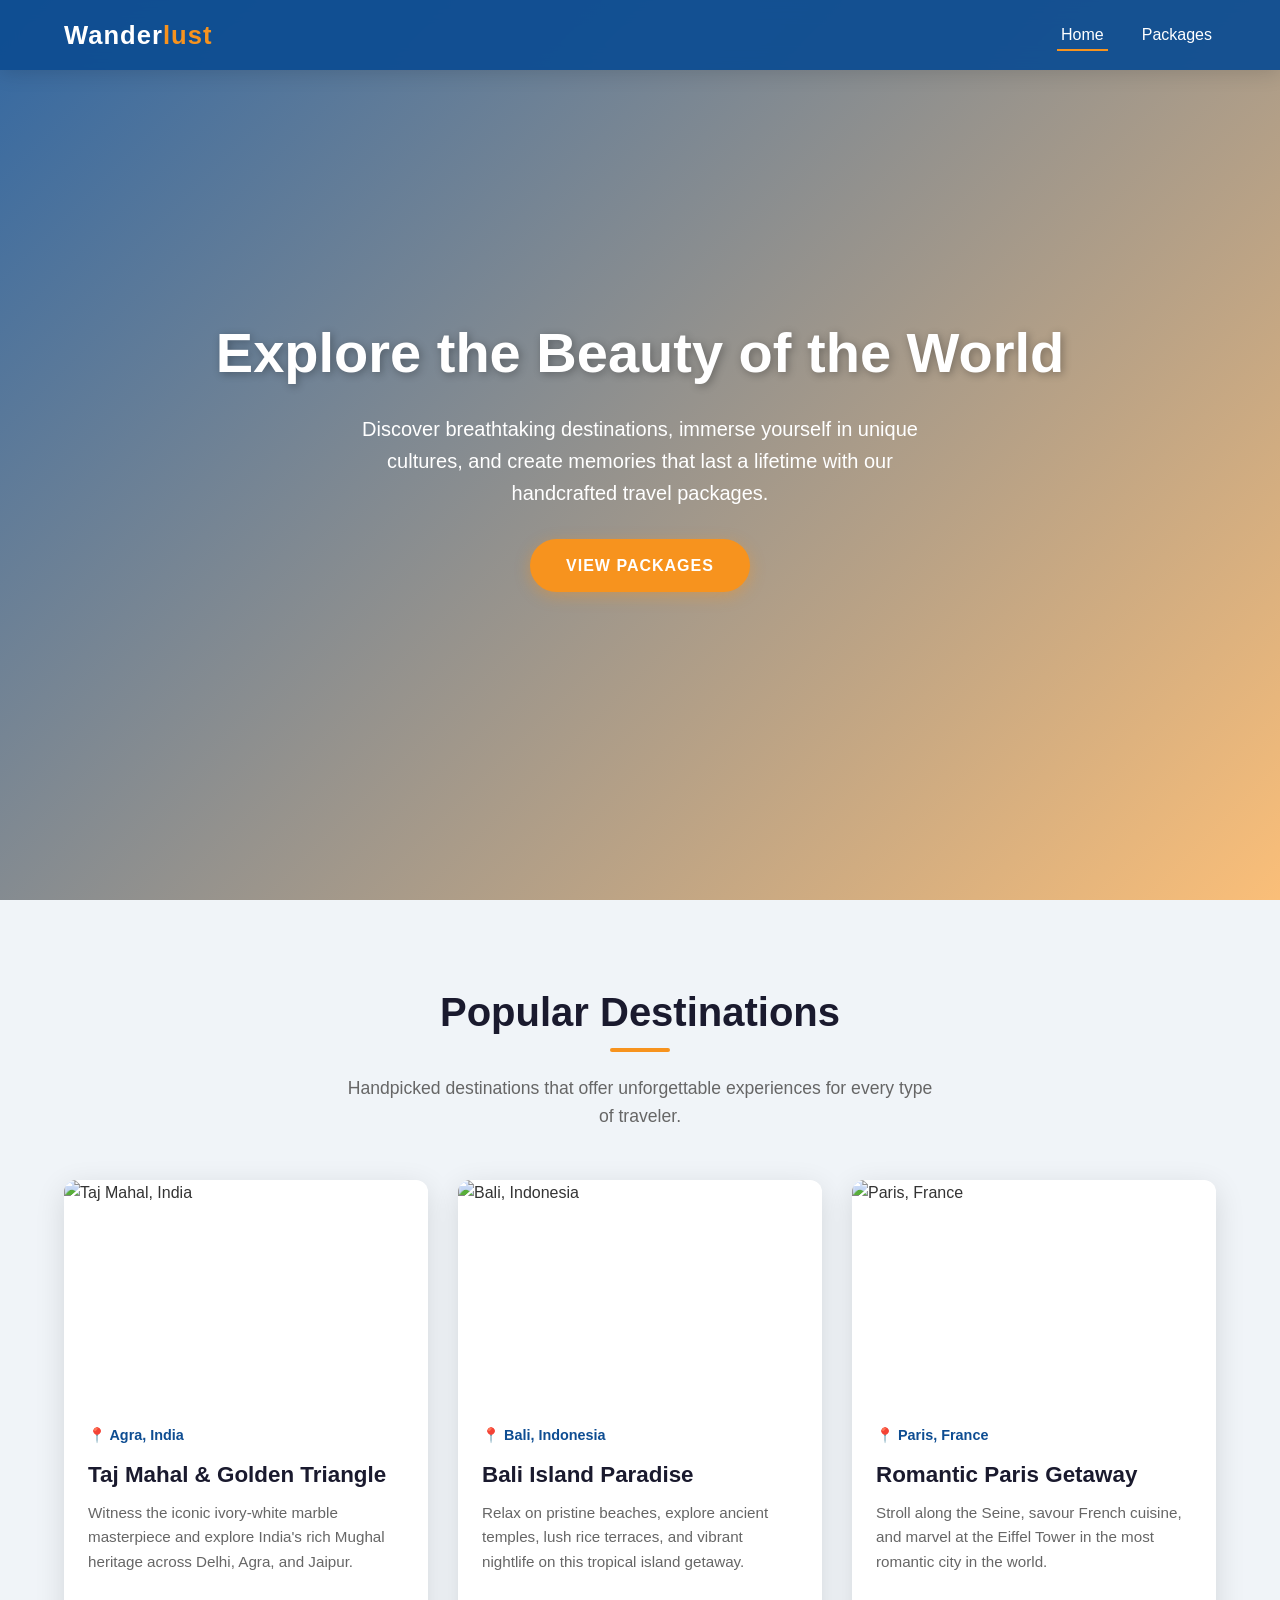
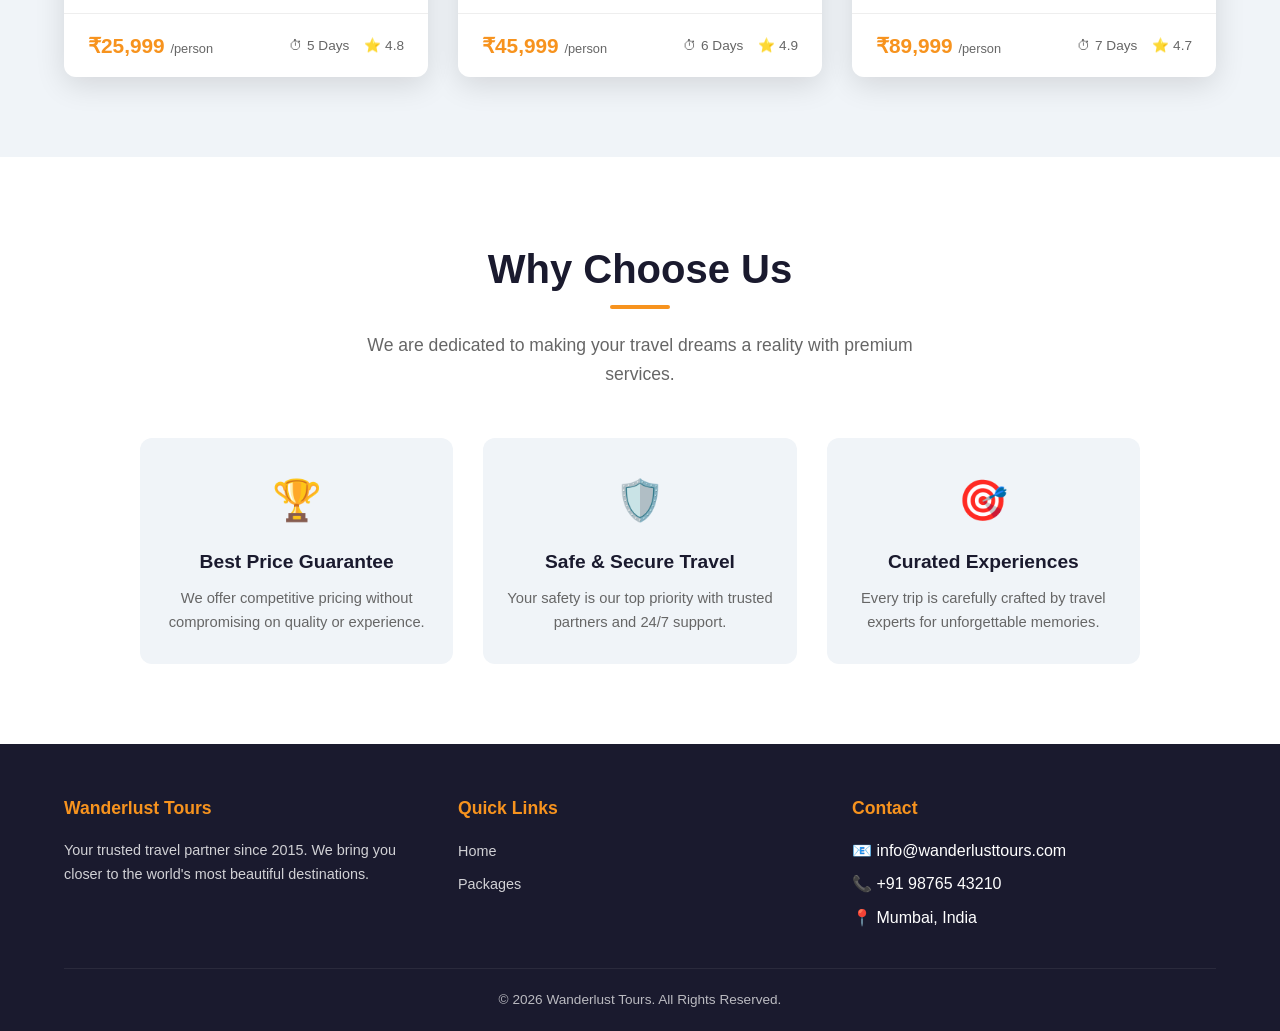
==== index.html @ 333231b7 "Add tourism website" ====
<!DOCTYPE html>
<html lang="en">

<head>
  <meta charset="UTF-8">
  <meta name="viewport" content="width=device-width, initial-scale=1.0">
  <meta name="description"
    content="Wanderlust Tours - Discover amazing travel destinations and curated tourism packages across the world.">
  <title>Wanderlust Tours | Explore the World</title>
  <link rel="stylesheet" href="style.css">
</head>

<body>

  <!-- Navbar -->
  <nav class="navbar" id="navbar">
    <a href="index.html" class="logo">Wander<span>lust</span></a>
    <ul class="nav-links" id="navLinks">
      <li><a href="index.html" class="active">Home</a></li>
      <li><a href="packages.html">Packages</a></li>
    </ul>
    <div class="hamburger" id="hamburger" onclick="toggleMenu()">
      <span></span><span></span><span></span>
    </div>
  </nav>

  <!-- Hero Section -->
  <section class="hero" id="hero">
    <div class="hero-content">
      <h1>Explore the Beauty of the World</h1>
      <p>Discover breathtaking destinations, immerse yourself in unique cultures, and create memories that last a
        lifetime with our handcrafted travel packages.</p>
      <a href="packages.html" class="btn btn-primary">View Packages</a>
    </div>
  </section>

  <!-- Featured Destinations -->
  <section class="section" id="destinations" style="background: var(--bg-light);">
    <div class="section-title">
      <h2>Popular Destinations</h2>
      <p>Handpicked destinations that offer unforgettable experiences for every type of traveler.</p>
    </div>
    <div class="cards-grid">

      <div class="card">
        <div class="card-img">
          <img src="https://images.unsplash.com/photo-1524492412937-b28074a5d7da?w=600" alt="Taj Mahal, India">
        </div>
        <div class="card-body">
          <span class="location">📍 Agra, India</span>
          <h3>Taj Mahal & Golden Triangle</h3>
          <p>Witness the iconic ivory-white marble masterpiece and explore India's rich Mughal heritage across Delhi,
            Agra, and Jaipur.</p>
        </div>
        <div class="card-footer">
          <span class="card-price">₹25,999 <small>/person</small></span>
          <div class="card-meta">
            <span>⏱ 5 Days</span>
            <span>⭐ 4.8</span>
          </div>
        </div>
      </div>

      <div class="card">
        <div class="card-img">
          <img src="https://images.unsplash.com/photo-1518548419970-58e3b4079ab2?w=600" alt="Bali, Indonesia">
        </div>
        <div class="card-body">
          <span class="location">📍 Bali, Indonesia</span>
          <h3>Bali Island Paradise</h3>
          <p>Relax on pristine beaches, explore ancient temples, lush rice terraces, and vibrant nightlife on this
            tropical island getaway.</p>
        </div>
        <div class="card-footer">
          <span class="card-price">₹45,999 <small>/person</small></span>
          <div class="card-meta">
            <span>⏱ 6 Days</span>
            <span>⭐ 4.9</span>
          </div>
        </div>
      </div>

      <div class="card">
        <div class="card-img">
          <img src="https://images.unsplash.com/photo-1502602898657-3e91760cbb34?w=600" alt="Paris, France">
        </div>
        <div class="card-body">
          <span class="location">📍 Paris, France</span>
          <h3>Romantic Paris Getaway</h3>
          <p>Stroll along the Seine, savour French cuisine, and marvel at the Eiffel Tower in the most romantic city in
            the world.</p>
        </div>
        <div class="card-footer">
          <span class="card-price">₹89,999 <small>/person</small></span>
          <div class="card-meta">
            <span>⏱ 7 Days</span>
            <span>⭐ 4.7</span>
          </div>
        </div>
      </div>

    </div>
  </section>

  <!-- Why Choose Us -->
  <section class="section" id="why-us">
    <div class="section-title">
      <h2>Why Choose Us</h2>
      <p>We are dedicated to making your travel dreams a reality with premium services.</p>
    </div>
    <div class="features-grid">
      <div class="feature-box">
        <div class="feature-icon">🏆</div>
        <h3>Best Price Guarantee</h3>
        <p>We offer competitive pricing without compromising on quality or experience.</p>
      </div>
      <div class="feature-box">
        <div class="feature-icon">🛡️</div>
        <h3>Safe & Secure Travel</h3>
        <p>Your safety is our top priority with trusted partners and 24/7 support.</p>
      </div>
      <div class="feature-box">
        <div class="feature-icon">🎯</div>
        <h3>Curated Experiences</h3>
        <p>Every trip is carefully crafted by travel experts for unforgettable memories.</p>
      </div>
    </div>
  </section>

  <!-- Footer -->
  <footer class="footer">
    <div class="footer-grid">
      <div class="footer-col">
        <h4>Wanderlust Tours</h4>
        <p>Your trusted travel partner since 2015. We bring you closer to the world's most beautiful destinations.</p>
      </div>
      <div class="footer-col">
        <h4>Quick Links</h4>
        <ul>
          <li><a href="index.html">Home</a></li>
          <li><a href="packages.html">Packages</a></li>
        </ul>
      </div>
      <div class="footer-col">
        <h4>Contact</h4>
        <ul>
          <li>📧 info@wanderlusttours.com</li>
          <li>📞 +91 98765 43210</li>
          <li>📍 Mumbai, India</li>
        </ul>
      </div>
    </div>
    <div class="footer-bottom">
      <p>&copy; 2026 Wanderlust Tours. All Rights Reserved.</p>
    </div>
  </footer>

  <script>
    function toggleMenu() {
      document.getElementById('navLinks').classList.toggle('active');
    }
  </script>
</body>

</html>
---- style.css ----
/* ===== CSS VARIABLES & RESET ===== */
:root {
  --primary: #0e4d92;
  --primary-light: #1a6fc4;
  --accent: #f7931e;
  --accent-dark: #d97b0d;
  --dark: #1a1a2e;
  --dark-light: #16213e;
  --text: #333;
  --text-light: #666;
  --white: #ffffff;
  --bg-light: #f0f4f8;
  --card-shadow: 0 8px 30px rgba(0, 0, 0, 0.12);
  --transition: all 0.3s ease;
  --radius: 12px;
}

* {
  margin: 0;
  padding: 0;
  box-sizing: border-box;
}

html {
  scroll-behavior: smooth;
}

body {
  font-family: 'Segoe UI', Tahoma, Geneva, Verdana, sans-serif;
  color: var(--text);
  line-height: 1.6;
  background: var(--white);
}

a {
  text-decoration: none;
  color: inherit;
}

ul {
  list-style: none;
}

img {
  max-width: 100%;
  display: block;
}

/* ===== NAVBAR ===== */
.navbar {
  position: fixed;
  top: 0;
  left: 0;
  width: 100%;
  z-index: 1000;
  background: rgba(14, 77, 146, 0.95);
  backdrop-filter: blur(10px);
  padding: 0 5%;
  display: flex;
  justify-content: space-between;
  align-items: center;
  height: 70px;
  box-shadow: 0 2px 20px rgba(0, 0, 0, 0.15);
}

.navbar .logo {
  font-size: 1.6rem;
  font-weight: 700;
  color: var(--white);
  letter-spacing: 1px;
}

.navbar .logo span {
  color: var(--accent);
}

.nav-links {
  display: flex;
  gap: 30px;
}

.nav-links a {
  color: var(--white);
  font-size: 1rem;
  font-weight: 500;
  padding: 8px 4px;
  position: relative;
  transition: var(--transition);
}

.nav-links a::after {
  content: '';
  position: absolute;
  bottom: 0;
  left: 0;
  width: 0;
  height: 2px;
  background: var(--accent);
  transition: var(--transition);
}

.nav-links a:hover::after,
.nav-links a.active::after {
  width: 100%;
}

.hamburger {
  display: none;
  flex-direction: column;
  gap: 5px;
  cursor: pointer;
  z-index: 1001;
}

.hamburger span {
  width: 28px;
  height: 3px;
  background: var(--white);
  border-radius: 2px;
  transition: var(--transition);
}

/* ===== HERO SECTION ===== */
.hero {
  height: 100vh;
  min-height: 600px;
  background: linear-gradient(135deg, rgba(14, 77, 146, 0.85), rgba(247, 147, 30, 0.6)),
    url('https://images.unsplash.com/photo-1507525428034-b723cf961d3e?w=1920') center/cover no-repeat;
  display: flex;
  align-items: center;
  justify-content: center;
  text-align: center;
  color: var(--white);
  padding: 0 5%;
}

.hero-content h1 {
  font-size: 3.5rem;
  font-weight: 800;
  margin-bottom: 15px;
  text-shadow: 2px 2px 8px rgba(0, 0, 0, 0.3);
  animation: fadeInDown 1s ease;
}

.hero-content p {
  font-size: 1.25rem;
  max-width: 600px;
  margin: 0 auto 30px;
  opacity: 0.95;
  animation: fadeInUp 1s ease 0.3s both;
}

.btn {
  display: inline-block;
  padding: 14px 36px;
  border-radius: 50px;
  font-size: 1rem;
  font-weight: 600;
  cursor: pointer;
  transition: var(--transition);
  border: none;
  text-transform: uppercase;
  letter-spacing: 1px;
}

.btn-primary {
  background: var(--accent);
  color: var(--white);
  box-shadow: 0 4px 15px rgba(247, 147, 30, 0.4);
  animation: fadeInUp 1s ease 0.6s both;
}

.btn-primary:hover {
  background: var(--accent-dark);
  transform: translateY(-3px);
  box-shadow: 0 6px 20px rgba(247, 147, 30, 0.5);
}

.btn-secondary {
  background: transparent;
  color: var(--primary);
  border: 2px solid var(--primary);
}

.btn-secondary:hover {
  background: var(--primary);
  color: var(--white);
  transform: translateY(-3px);
}

/* ===== SECTIONS ===== */
.section {
  padding: 80px 5%;
}

.section-title {
  text-align: center;
  margin-bottom: 50px;
}

.section-title h2 {
  font-size: 2.5rem;
  color: var(--dark);
  margin-bottom: 10px;
  position: relative;
  display: inline-block;
}

.section-title h2::after {
  content: '';
  position: absolute;
  bottom: -8px;
  left: 50%;
  transform: translateX(-50%);
  width: 60px;
  height: 4px;
  background: var(--accent);
  border-radius: 2px;
}

.section-title p {
  color: var(--text-light);
  font-size: 1.1rem;
  max-width: 600px;
  margin: 20px auto 0;
}

/* ===== FEATURED CARDS (Home) ===== */
.cards-grid {
  display: grid;
  grid-template-columns: repeat(auto-fit, minmax(320px, 1fr));
  gap: 30px;
  max-width: 1200px;
  margin: 0 auto;
}

.card {
  background: var(--white);
  border-radius: var(--radius);
  overflow: hidden;
  box-shadow: var(--card-shadow);
  transition: var(--transition);
  position: relative;
}

.card:hover {
  transform: translateY(-10px);
  box-shadow: 0 15px 40px rgba(0, 0, 0, 0.18);
}

.card-img {
  height: 220px;
  overflow: hidden;
}

.card-img img {
  width: 100%;
  height: 100%;
  object-fit: cover;
  transition: transform 0.5s ease;
}

.card:hover .card-img img {
  transform: scale(1.08);
}

.card-body {
  padding: 24px;
}

.card-body h3 {
  font-size: 1.4rem;
  color: var(--dark);
  margin-bottom: 8px;
}

.card-body .location {
  color: var(--primary);
  font-size: 0.9rem;
  font-weight: 600;
  margin-bottom: 10px;
  display: flex;
  align-items: center;
  gap: 5px;
}

.card-body p {
  color: var(--text-light);
  font-size: 0.95rem;
  line-height: 1.6;
  margin-bottom: 15px;
}

.card-footer {
  display: flex;
  justify-content: space-between;
  align-items: center;
  padding: 15px 24px;
  border-top: 1px solid #eee;
}

.card-price {
  font-size: 1.3rem;
  font-weight: 700;
  color: var(--accent);
}

.card-price small {
  font-size: 0.8rem;
  color: var(--text-light);
  font-weight: 400;
}

.card-meta {
  display: flex;
  gap: 15px;
  font-size: 0.85rem;
  color: var(--text-light);
}

.card-meta span {
  display: flex;
  align-items: center;
  gap: 4px;
}

/* ===== PACKAGE CARDS ===== */
.package-card {
  background: var(--white);
  border-radius: var(--radius);
  overflow: hidden;
  box-shadow: var(--card-shadow);
  transition: var(--transition);
}

.package-card:hover {
  transform: translateY(-8px);
  box-shadow: 0 15px 40px rgba(0, 0, 0, 0.18);
}

.package-img {
  height: 200px;
  position: relative;
  overflow: hidden;
}

.package-img img {
  width: 100%;
  height: 100%;
  object-fit: cover;
  transition: transform 0.5s ease;
}

.package-card:hover .package-img img {
  transform: scale(1.08);
}

.package-badge {
  position: absolute;
  top: 15px;
  right: 15px;
  background: var(--accent);
  color: var(--white);
  padding: 5px 14px;
  border-radius: 20px;
  font-size: 0.8rem;
  font-weight: 600;
}

.package-body {
  padding: 24px;
}

.package-body h3 {
  font-size: 1.3rem;
  color: var(--dark);
  margin-bottom: 6px;
}

.package-body .pkg-location {
  color: var(--primary);
  font-size: 0.9rem;
  font-weight: 600;
  margin-bottom: 12px;
}

.package-body p.pkg-desc {
  color: var(--text-light);
  font-size: 0.92rem;
  line-height: 1.6;
  margin-bottom: 15px;
}

.package-highlights {
  list-style: none;
  margin-bottom: 20px;
}

.package-highlights li {
  padding: 4px 0;
  font-size: 0.9rem;
  color: var(--text);
}

.package-highlights li::before {
  content: '✓ ';
  color: #27ae60;
  font-weight: 700;
}

.package-info-row {
  display: flex;
  justify-content: space-between;
  align-items: center;
  margin-bottom: 15px;
  flex-wrap: wrap;
  gap: 8px;
}

.package-info-row .info-item {
  font-size: 0.85rem;
  color: var(--text-light);
  display: flex;
  align-items: center;
  gap: 4px;
}

.package-price-row {
  display: flex;
  justify-content: space-between;
  align-items: center;
  padding-top: 15px;
  border-top: 1px solid #eee;
}

.package-price {
  font-size: 1.5rem;
  font-weight: 700;
  color: var(--accent);
}

.package-price small {
  font-size: 0.8rem;
  color: var(--text-light);
  font-weight: 400;
}

.btn-book {
  padding: 10px 24px;
  background: var(--primary);
  color: var(--white);
  border: none;
  border-radius: 50px;
  font-size: 0.9rem;
  font-weight: 600;
  cursor: pointer;
  transition: var(--transition);
}

.btn-book:hover {
  background: var(--primary-light);
  transform: translateY(-2px);
  box-shadow: 0 4px 12px rgba(14, 77, 146, 0.3);
}

/* ===== ABOUT / WHY US SECTION ===== */
.features-grid {
  display: grid;
  grid-template-columns: repeat(auto-fit, minmax(250px, 1fr));
  gap: 30px;
  max-width: 1000px;
  margin: 0 auto;
}

.feature-box {
  text-align: center;
  padding: 30px 20px;
  border-radius: var(--radius);
  background: var(--bg-light);
  transition: var(--transition);
}

.feature-box:hover {
  background: var(--white);
  box-shadow: var(--card-shadow);
  transform: translateY(-5px);
}

.feature-icon {
  font-size: 2.5rem;
  margin-bottom: 15px;
}

.feature-box h3 {
  font-size: 1.2rem;
  color: var(--dark);
  margin-bottom: 10px;
}

.feature-box p {
  font-size: 0.92rem;
  color: var(--text-light);
}

/* ===== CONTACT PAGE ===== */
.contact-wrapper {
  display: grid;
  grid-template-columns: 1fr 1fr;
  gap: 40px;
  max-width: 1100px;
  margin: 0 auto;
}

.contact-info {
  padding: 40px;
  background: linear-gradient(135deg, var(--primary), var(--dark-light));
  border-radius: var(--radius);
  color: var(--white);
}

.contact-info h3 {
  font-size: 1.8rem;
  margin-bottom: 15px;
}

.contact-info>p {
  opacity: 0.9;
  margin-bottom: 30px;
  line-height: 1.7;
}

.info-item-contact {
  display: flex;
  align-items: flex-start;
  gap: 15px;
  margin-bottom: 25px;
}

.info-item-contact .icon {
  width: 45px;
  height: 45px;
  background: rgba(255, 255, 255, 0.15);
  border-radius: 50%;
  display: flex;
  align-items: center;
  justify-content: center;
  font-size: 1.2rem;
  flex-shrink: 0;
}

.info-item-contact .details h4 {
  font-size: 1rem;
  margin-bottom: 4px;
}

.info-item-contact .details p {
  font-size: 0.9rem;
  opacity: 0.85;
}

.contact-form {
  padding: 40px;
  background: var(--white);
  border-radius: var(--radius);
  box-shadow: var(--card-shadow);
}

.contact-form h3 {
  font-size: 1.8rem;
  color: var(--dark);
  margin-bottom: 25px;
}

.form-group {
  margin-bottom: 20px;
}

.form-group label {
  display: block;
  margin-bottom: 6px;
  font-weight: 600;
  color: var(--dark);
  font-size: 0.95rem;
}

.form-group input,
.form-group textarea,
.form-group select {
  width: 100%;
  padding: 12px 16px;
  border: 2px solid #e0e0e0;
  border-radius: 8px;
  font-size: 1rem;
  font-family: inherit;
  transition: var(--transition);
  background: var(--bg-light);
}

.form-group input:focus,
.form-group textarea:focus,
.form-group select:focus {
  outline: none;
  border-color: var(--primary);
  background: var(--white);
  box-shadow: 0 0 0 3px rgba(14, 77, 146, 0.1);
}

.form-group textarea {
  height: 130px;
  resize: vertical;
}

.form-group .error-msg {
  color: #e74c3c;
  font-size: 0.82rem;
  margin-top: 4px;
  display: none;
}

.btn-submit {
  width: 100%;
  padding: 14px;
  background: var(--primary);
  color: var(--white);
  border: none;
  border-radius: 50px;
  font-size: 1.05rem;
  font-weight: 600;
  cursor: pointer;
  transition: var(--transition);
  text-transform: uppercase;
  letter-spacing: 1px;
}

.btn-submit:hover {
  background: var(--primary-light);
  box-shadow: 0 6px 20px rgba(14, 77, 146, 0.3);
  transform: translateY(-2px);
}

/* ===== FOOTER ===== */
.footer {
  background: var(--dark);
  color: var(--white);
  padding: 50px 5% 20px;
}

.footer-grid {
  display: grid;
  grid-template-columns: repeat(auto-fit, minmax(220px, 1fr));
  gap: 30px;
  max-width: 1200px;
  margin: 0 auto 30px;
}

.footer-col h4 {
  font-size: 1.1rem;
  margin-bottom: 15px;
  color: var(--accent);
}

.footer-col p {
  font-size: 0.9rem;
  opacity: 0.8;
  line-height: 1.7;
}

.footer-col ul li {
  margin-bottom: 8px;
}

.footer-col ul li a {
  font-size: 0.9rem;
  opacity: 0.8;
  transition: var(--transition);
}

.footer-col ul li a:hover {
  opacity: 1;
  color: var(--accent);
}

.footer-bottom {
  text-align: center;
  padding-top: 20px;
  border-top: 1px solid rgba(255, 255, 255, 0.1);
  font-size: 0.85rem;
  opacity: 0.7;
}

/* ===== PAGE HEADER (sub-pages) ===== */
.page-header {
  padding: 140px 5% 60px;
  background: linear-gradient(135deg, var(--primary), var(--dark-light));
  text-align: center;
  color: var(--white);
}

.page-header h1 {
  font-size: 2.8rem;
  margin-bottom: 10px;
}

.page-header p {
  font-size: 1.1rem;
  opacity: 0.9;
}

/* ===== ANIMATIONS ===== */
@keyframes fadeInDown {
  from {
    opacity: 0;
    transform: translateY(-30px);
  }

  to {
    opacity: 1;
    transform: translateY(0);
  }
}

@keyframes fadeInUp {
  from {
    opacity: 0;
    transform: translateY(30px);
  }

  to {
    opacity: 1;
    transform: translateY(0);
  }
}

/* ===== RESPONSIVE ===== */
@media (max-width: 768px) {
  .navbar {
    padding: 0 4%;
  }

  .hamburger {
    display: flex;
  }

  .nav-links {
    position: fixed;
    top: 0;
    right: -100%;
    width: 260px;
    height: 100vh;
    background: var(--dark);
    flex-direction: column;
    padding: 100px 30px 30px;
    gap: 20px;
    transition: right 0.3s ease;
    box-shadow: -5px 0 15px rgba(0, 0, 0, 0.2);
  }

  .nav-links.active {
    right: 0;
  }

  .hero-content h1 {
    font-size: 2.2rem;
  }

  .hero-content p {
    font-size: 1rem;
  }

  .section-title h2 {
    font-size: 2rem;
  }

  .contact-wrapper {
    grid-template-columns: 1fr;
  }

  .cards-grid {
    grid-template-columns: 1fr;
  }
}

@media (max-width: 480px) {
  .hero-content h1 {
    font-size: 1.8rem;
  }

  .btn {
    padding: 12px 28px;
    font-size: 0.9rem;
  }
}
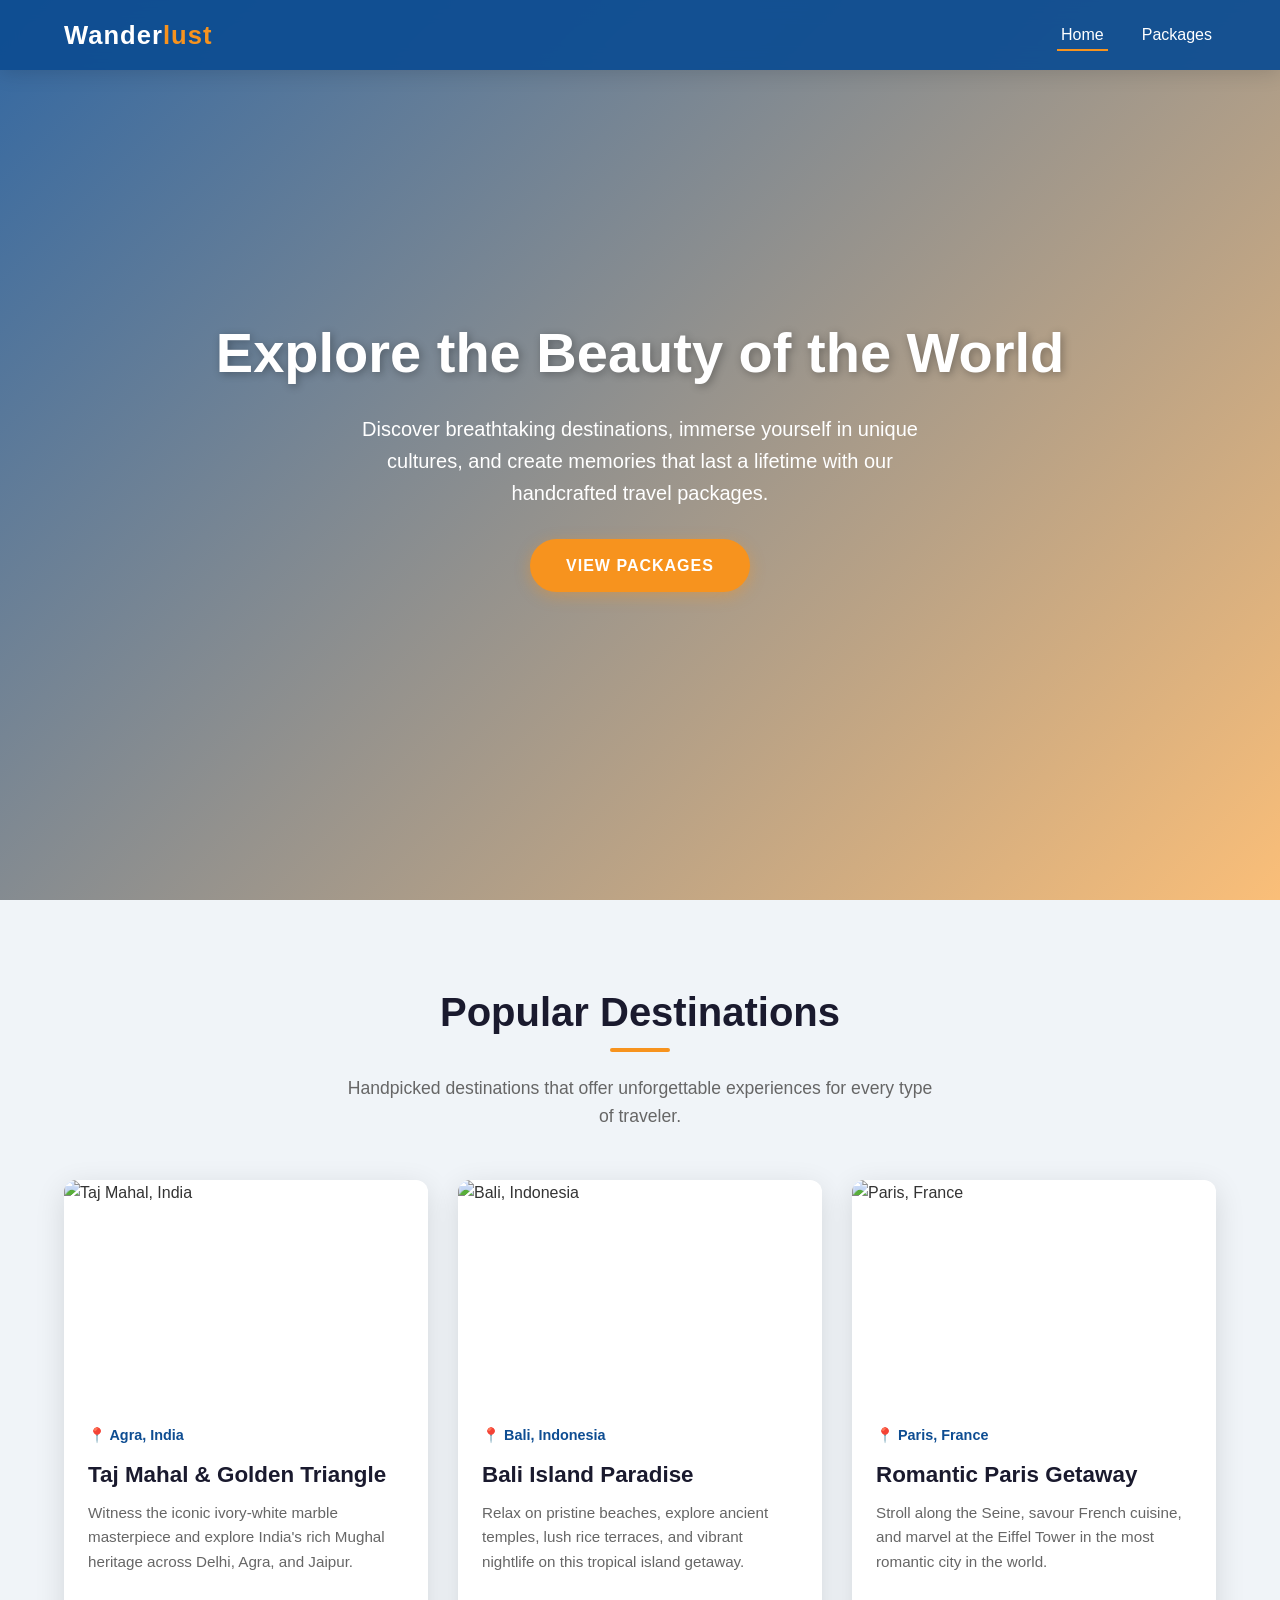
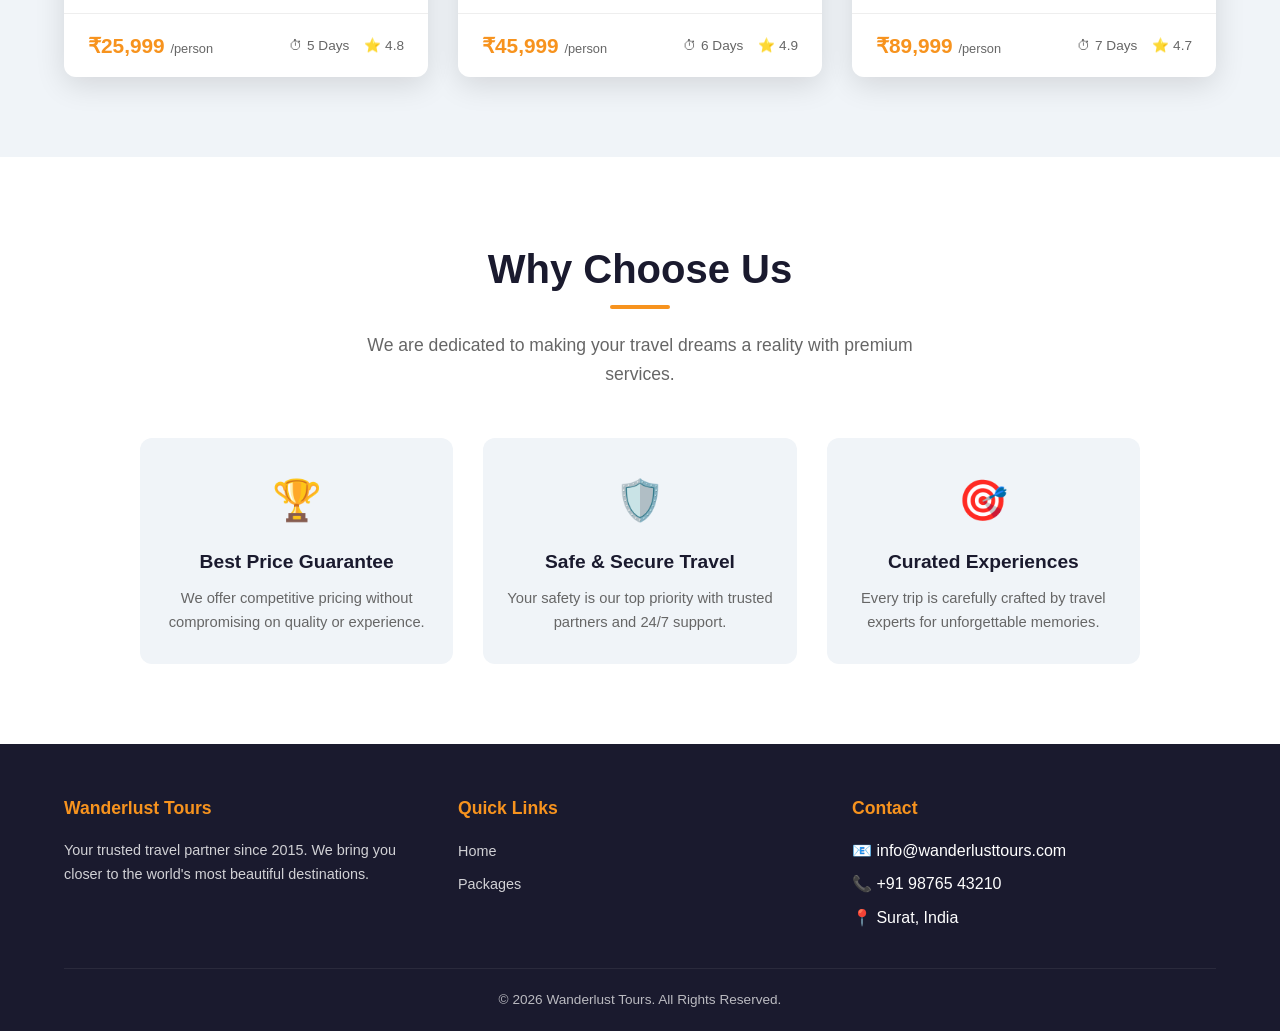
==== commit 62fcac12: "Update site name and contact location in index.html" ====
--- a/index.html
+++ b/index.html
@@ -5,8 +5,8 @@
   <meta charset="UTF-8">
   <meta name="viewport" content="width=device-width, initial-scale=1.0">
   <meta name="description"
-    content="Wanderlust Tours - Discover amazing travel destinations and curated tourism packages across the world.">
-  <title>Wanderlust Tours | Explore the World</title>
+    content="Hawk Tourism - Discover amazing travel destinations and curated tourism packages across the world.">
+  <title>Hawk Tourism | Explore the World</title>
   <link rel="stylesheet" href="style.css">
 </head>
 
@@ -146,7 +146,7 @@
         <ul>
           <li>📧 info@wanderlusttours.com</li>
           <li>📞 +91 98765 43210</li>
-          <li>📍 Mumbai, India</li>
+          <li>📍 Surat, India</li>
         </ul>
       </div>
     </div>
@@ -162,4 +162,4 @@
   </script>
 </body>
 
-</html>+</html>
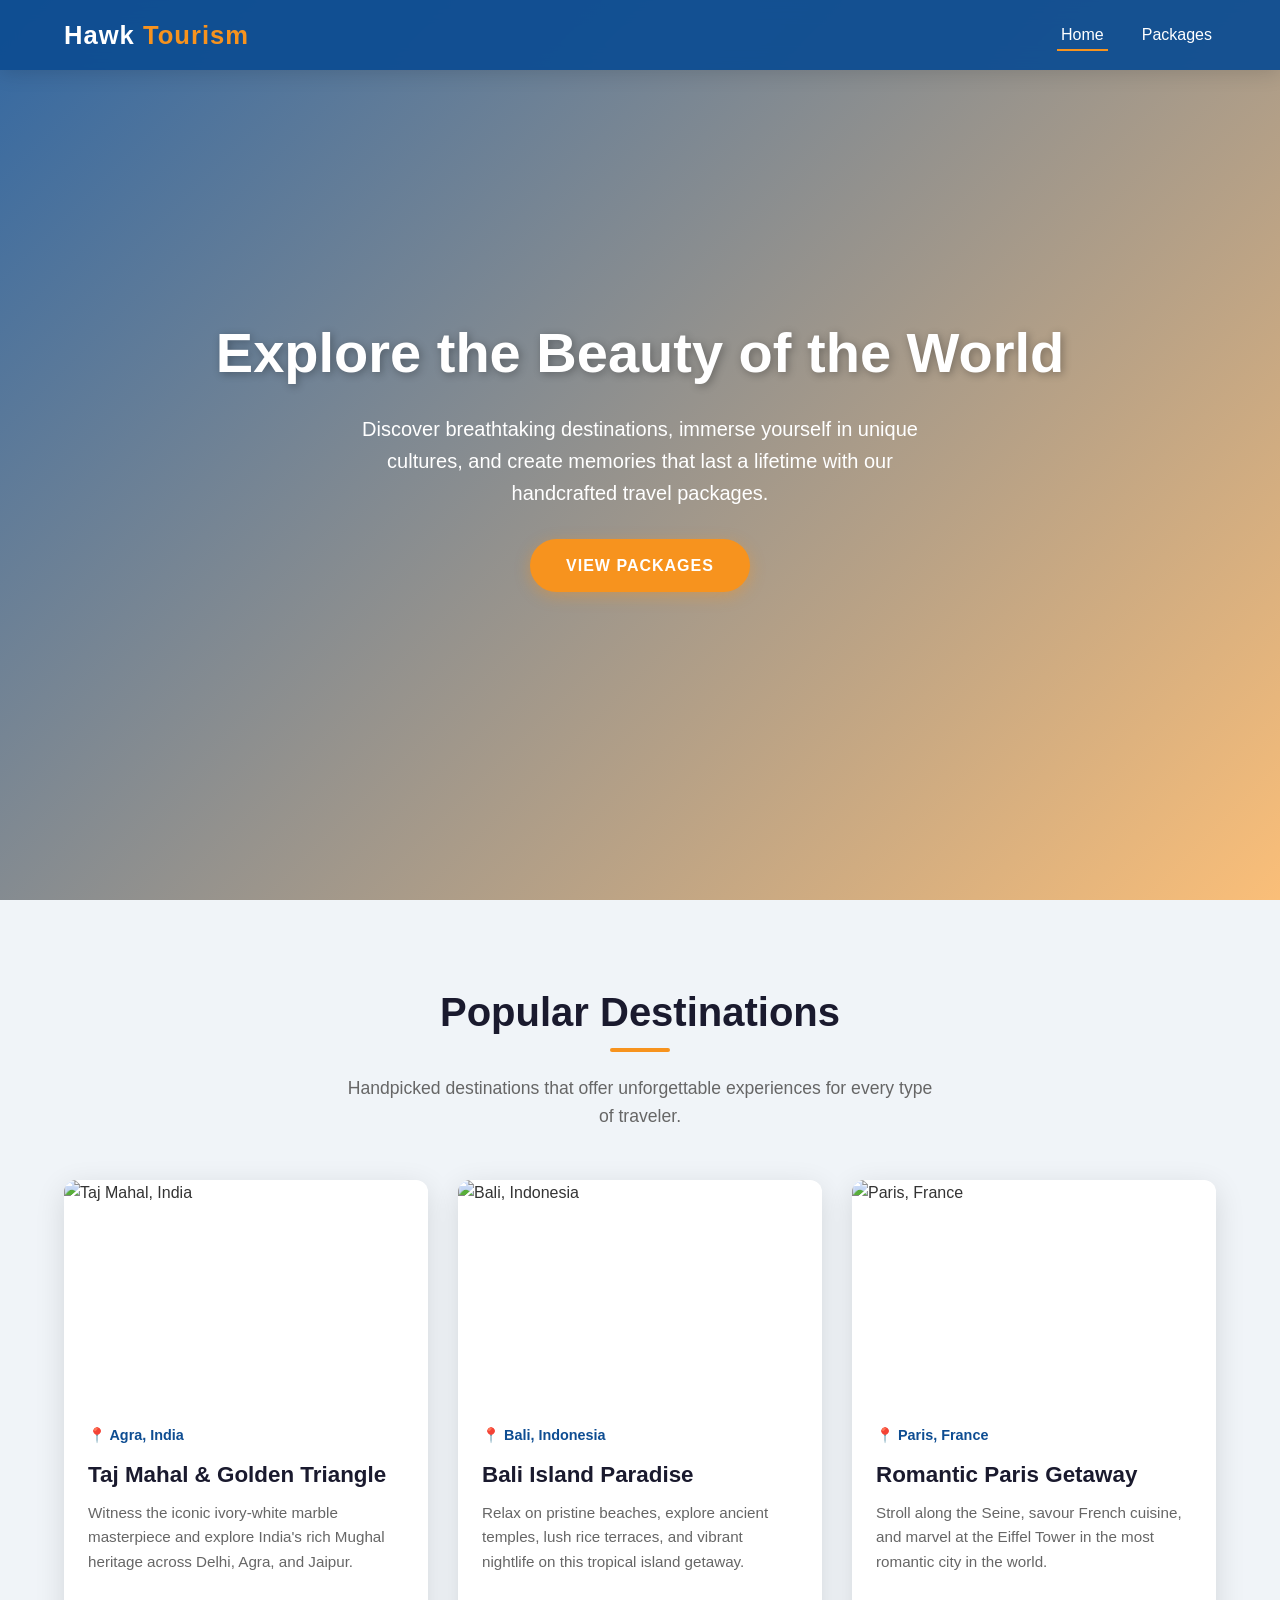
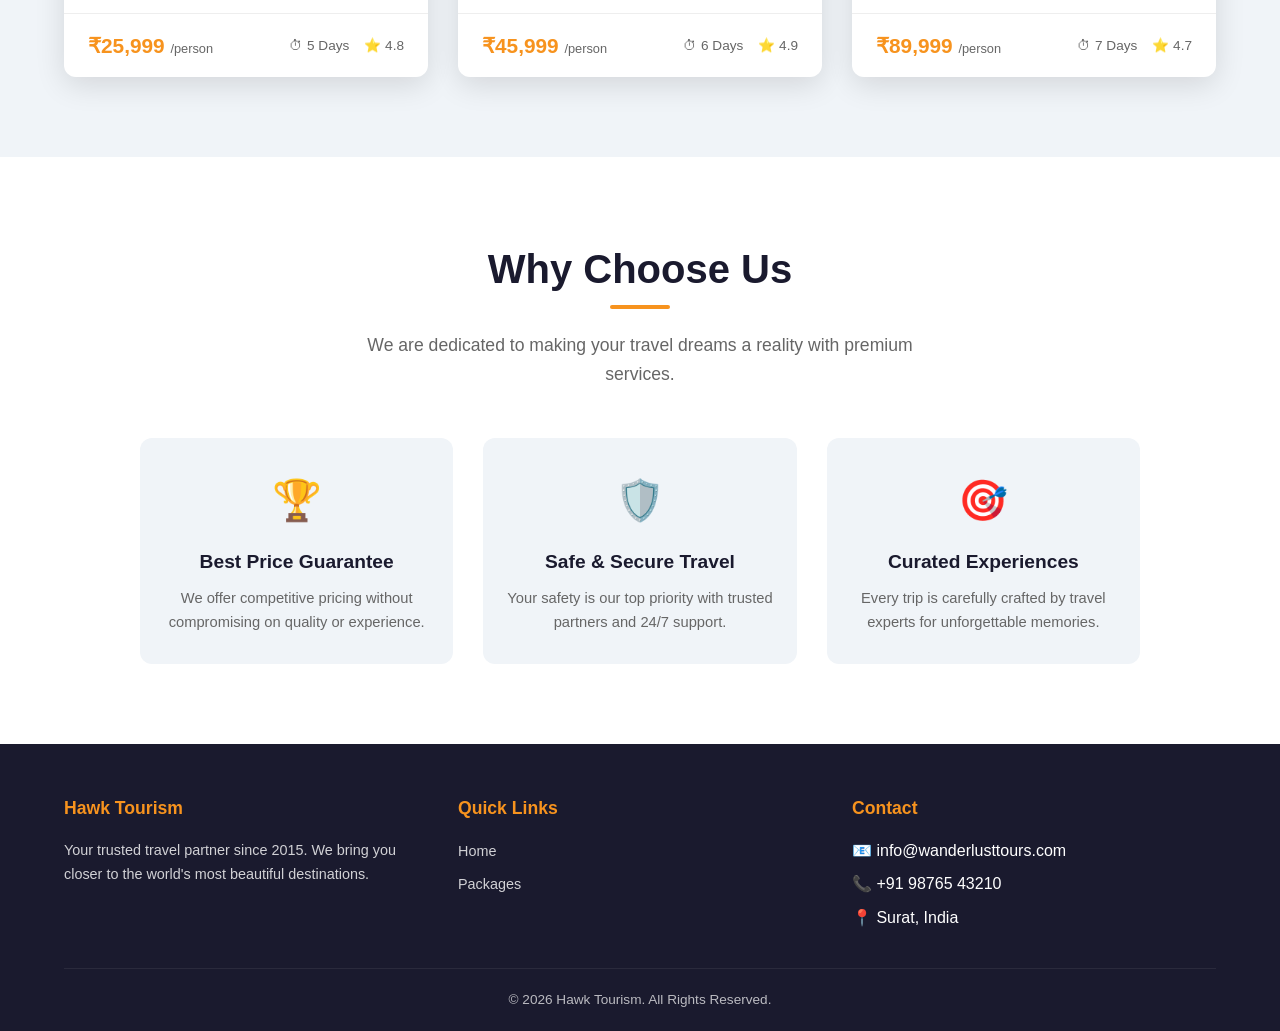
==== commit df4defda: "Rebrand to Hawk Tourism" ====
--- a/index.html
+++ b/index.html
@@ -14,7 +14,7 @@
 
   <!-- Navbar -->
   <nav class="navbar" id="navbar">
-    <a href="index.html" class="logo">Wander<span>lust</span></a>
+    <a href="index.html" class="logo">Hawk <span>Tourism</span></a>
     <ul class="nav-links" id="navLinks">
       <li><a href="index.html" class="active">Home</a></li>
       <li><a href="packages.html">Packages</a></li>
@@ -131,7 +131,7 @@
   <footer class="footer">
     <div class="footer-grid">
       <div class="footer-col">
-        <h4>Wanderlust Tours</h4>
+        <h4>Hawk Tourism</h4>
         <p>Your trusted travel partner since 2015. We bring you closer to the world's most beautiful destinations.</p>
       </div>
       <div class="footer-col">
@@ -151,7 +151,7 @@
       </div>
     </div>
     <div class="footer-bottom">
-      <p>&copy; 2026 Wanderlust Tours. All Rights Reserved.</p>
+      <p>&copy; 2026 Hawk Tourism. All Rights Reserved.</p>
     </div>
   </footer>
 
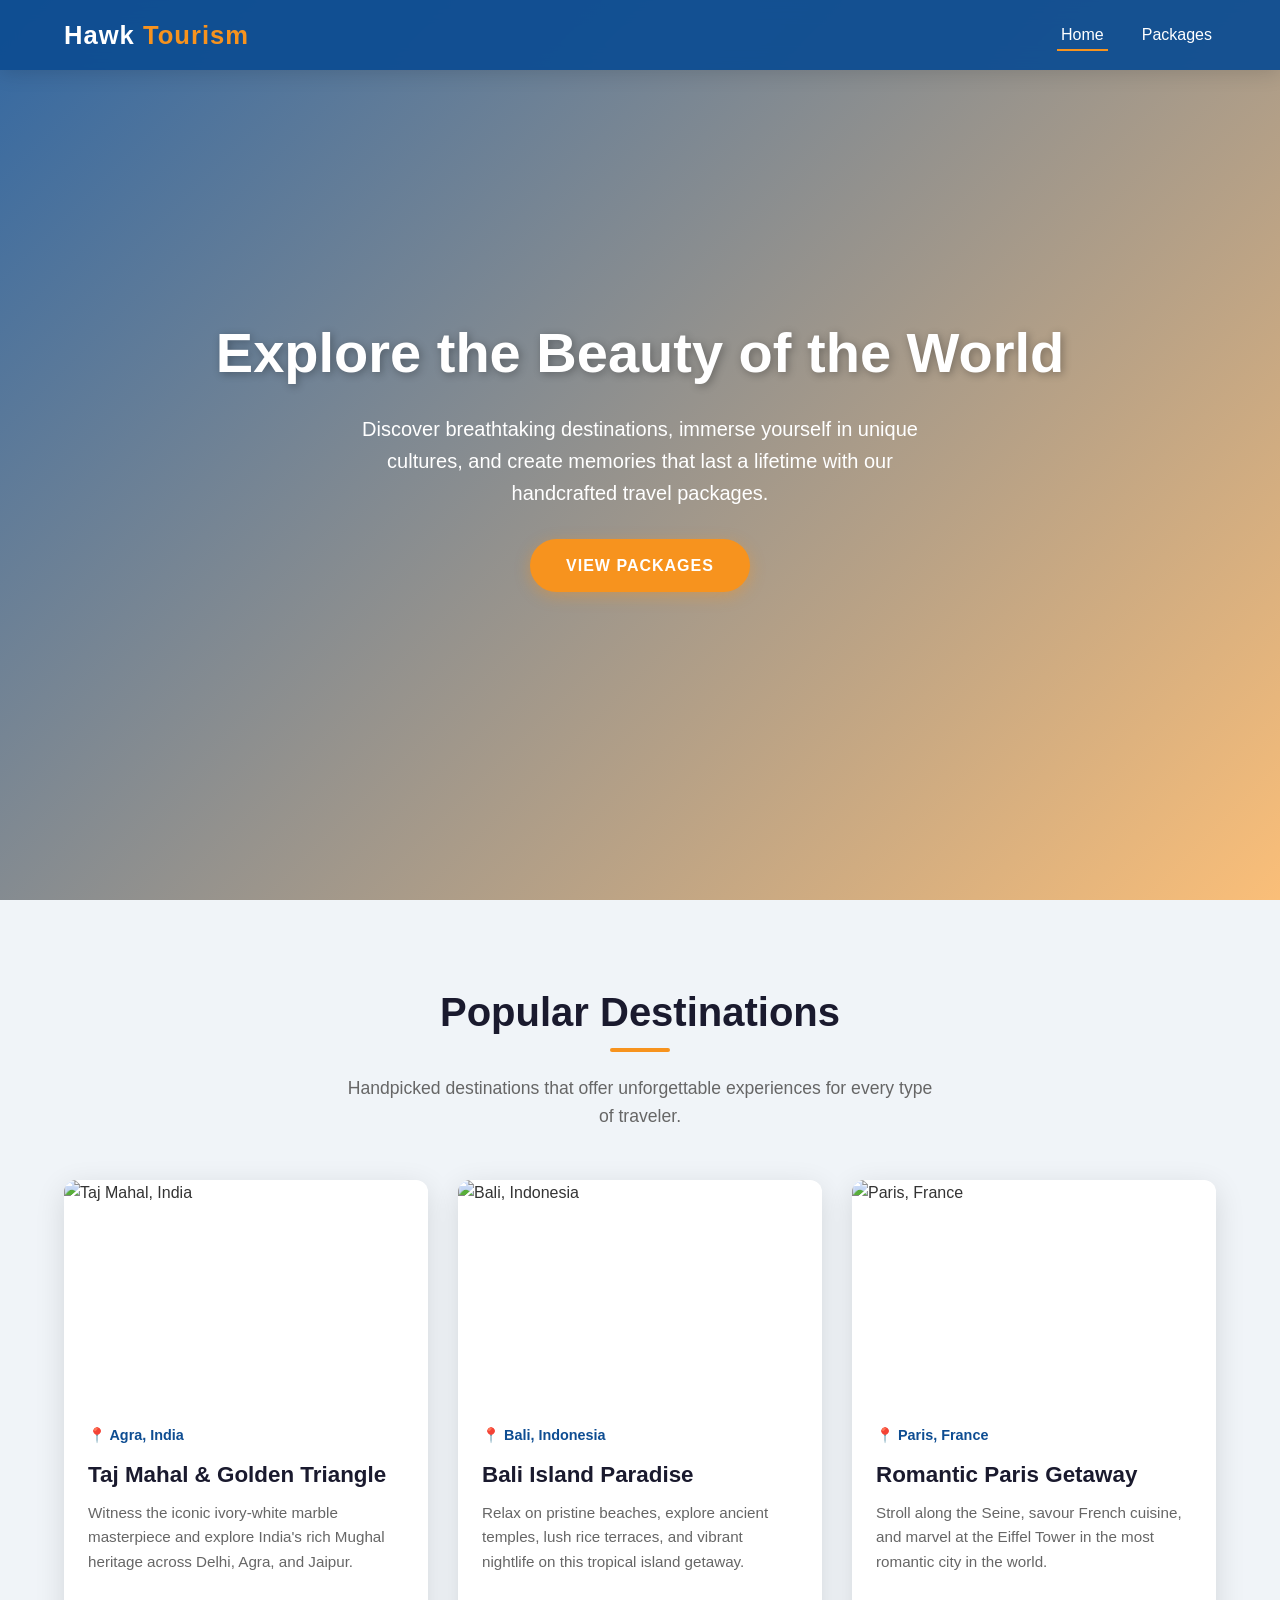
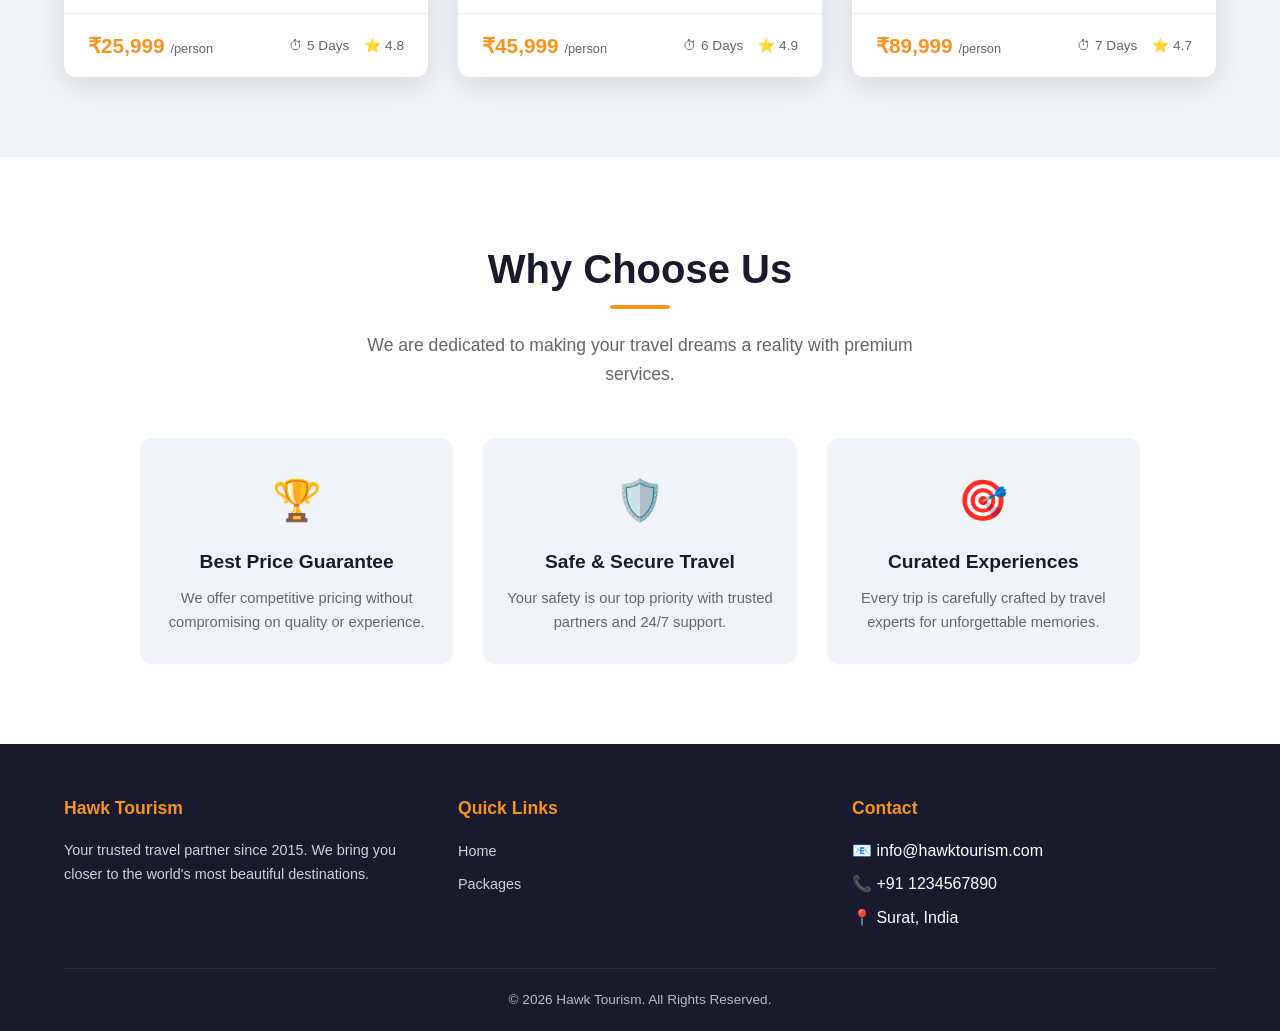
==== commit 61fe653f: "Change Email and contact number" ====
--- a/index.html
+++ b/index.html
@@ -144,8 +144,8 @@
       <div class="footer-col">
         <h4>Contact</h4>
         <ul>
-          <li>📧 info@wanderlusttours.com</li>
-          <li>📞 +91 98765 43210</li>
+          <li>📧 info@hawktourism.com</li>
+          <li>📞 +91 1234567890</li>
           <li>📍 Surat, India</li>
         </ul>
       </div>
@@ -162,4 +162,4 @@
   </script>
 </body>
 
-</html>
+</html>
